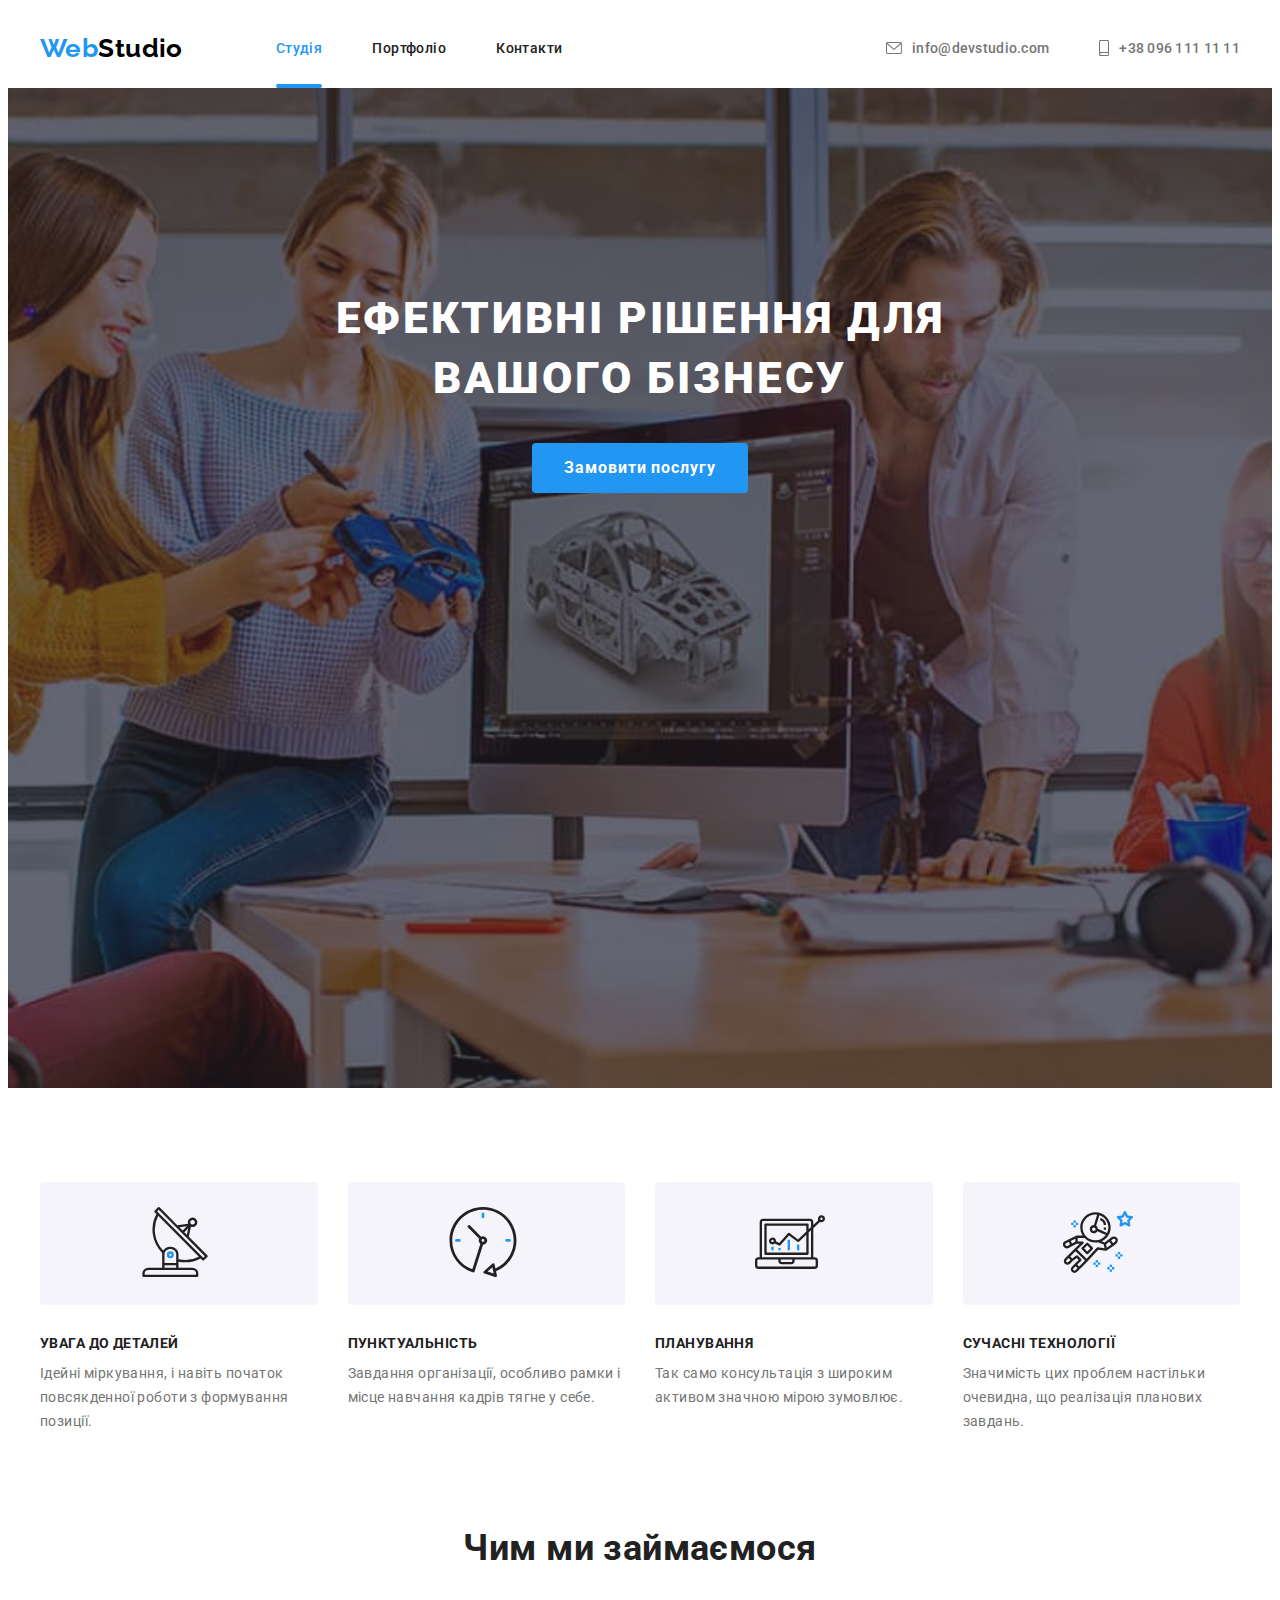
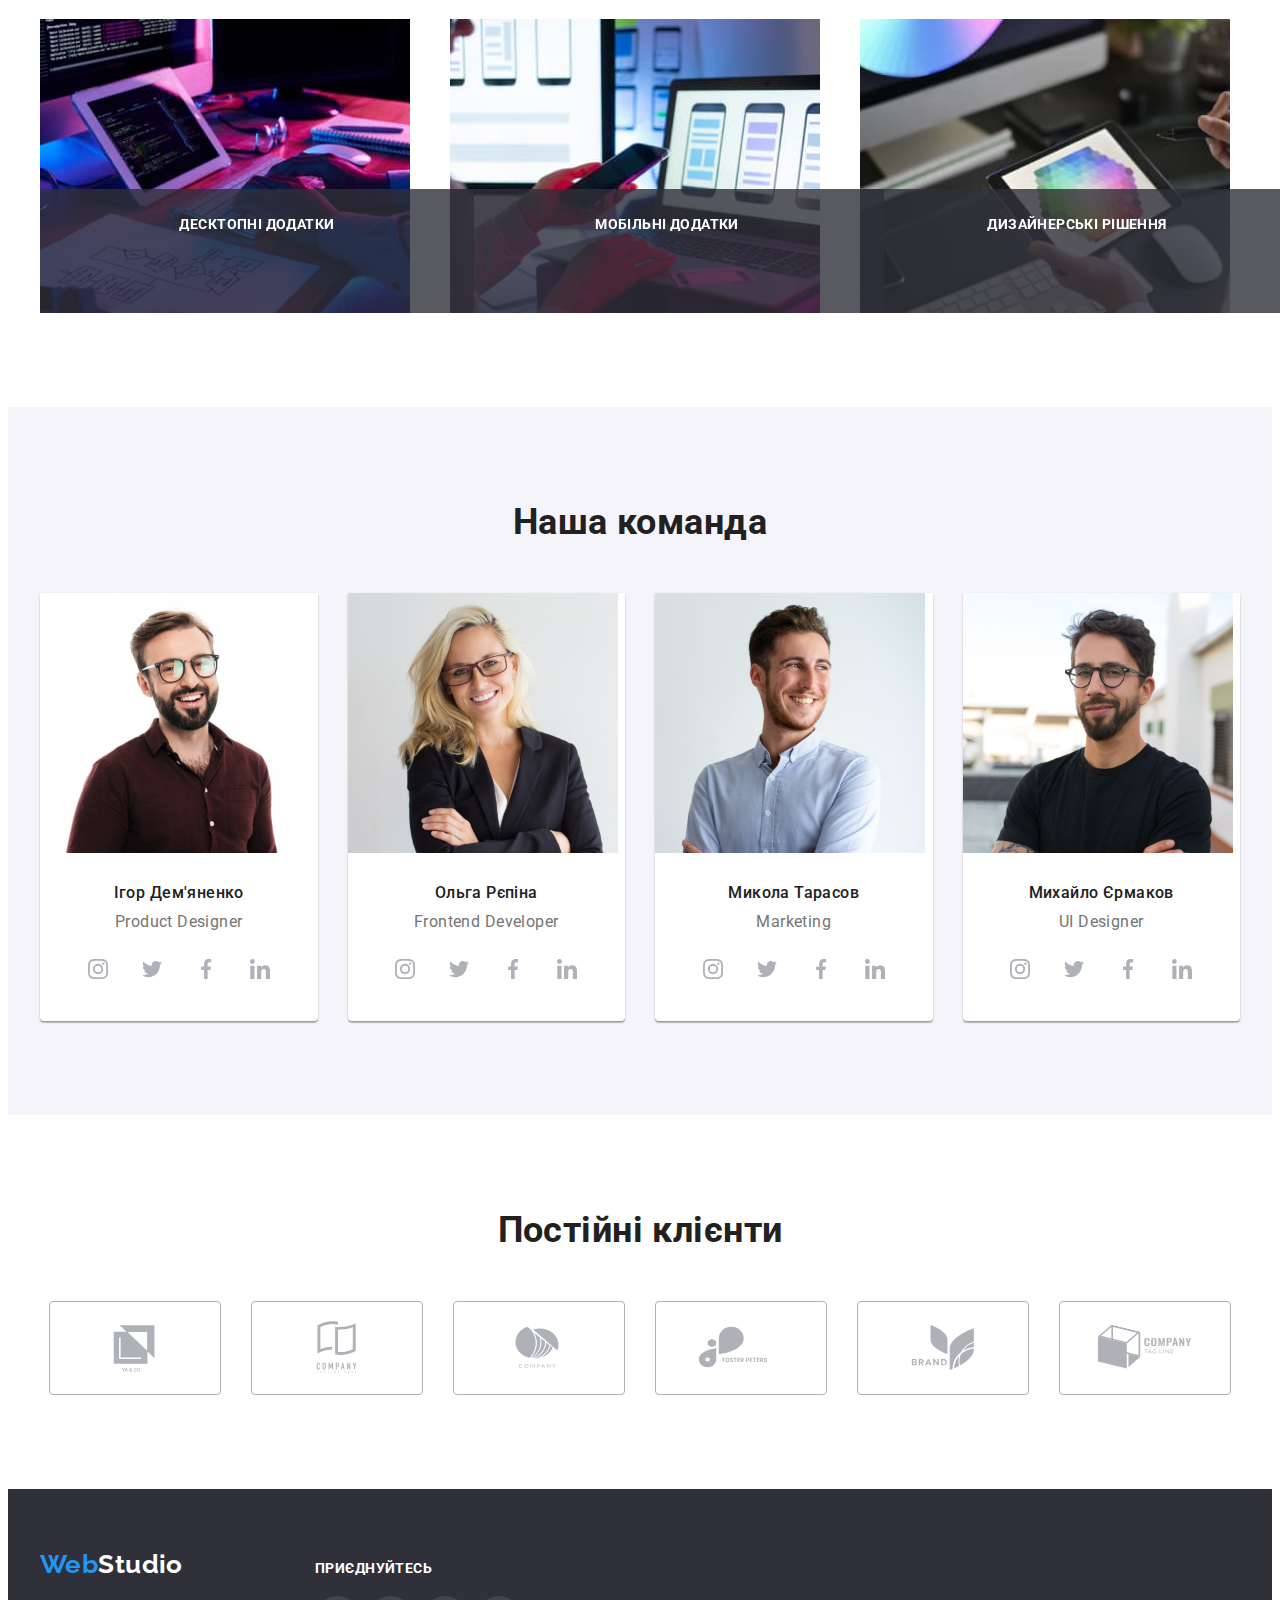
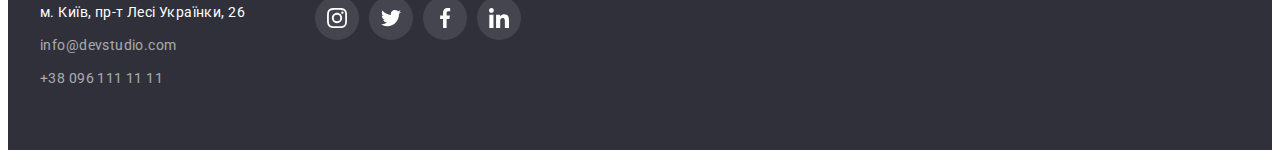
==== index.html @ 15fe0609 "Initial commit" ====
<!DOCTYPE html>
<html lang="uk">
  <head class="header">
    <meta charset="UTF-8" />
    <meta http-equiv="X-UA-Compatible" content="IE=edge" />
    <meta name="viewport" content="width=device-width, initial-scale=1.0" />
    <title>Студія</title>
    <!-- fonts -->
    <link rel="preconnect" href="https://fonts.googleapis.com" />
    <link rel="preconnect" href="https://fonts.gstatic.com" crossorigin />
    <link
      href="https://fonts.googleapis.com/css2?family=Raleway:wght@700&family=Roboto:wght@400;500;700;900&display=swap"
      rel="stylesheet"
    />
    <!-- modern normalize -->
    <link
      rel="stylesheet"
      href="https://cdnjs.cloudflare.com/ajax/libs/modern-normalize/1.1.0/modern-normalize.min.css"
      integrity="sha512-wpPYUAdjBVSE4KJnH1VR1HeZfpl1ub8YT/NKx4PuQ5NmX2tKuGu6U/JRp5y+Y8XG2tV+wKQpNHVUX03MfMFn9Q=="
      crossorigin="anonymous"
      referrerpolicy="no-referrer"
    />
    <!-- custom styless -->
    <link rel="stylesheet" href="./css/styless.css" />
  </head>
  <body>
    <!--header-->
    <header>
      <div class="container header-nav">
        <!--header navigation-->
        <nav class="main-nav">
          <!--logo-->
          <a class="logo link" href="./index.html">
            <span class="logo-begin">Web</span><span class="logo-end">Studio</span></a
          >
          <!--menu-->
          <ul class="site-nav list">
            <li class="item"><a class="menu current link" href="./index.html"> Студія</a></li>
            <li class="item"><a class="menu link" href="./portfolio.html"> Портфоліо</a></li>
            <li class="item"><a class="menu link" href="./contacts"> Контакти</a></li>
          </ul>
        </nav>
        <!-- header contacts-->
        <ul class="auth-nav list">
          <li class="item">
            <a class="link" href="mailto:info@devstudio.com"
              ><svg class="auth-icon" width="16" height="12">
                <use href="./images/icons.svg#envelope"></use>
              </svg>
              info@devstudio.com
            </a>
          </li>
          <li class="item">
            <a class="link" href="tel:+380961111111">
              <svg class="auth-icon" width="10" height="16">
                <use href="./images/icons.svg#smartphone"></use>
              </svg>
              +38 096 111 11 11
            </a>
          </li>
        </ul>
      </div>
    </header>

    <!--main-->
    <main>
      <!--1.main - order-->
      <section class="section order">
        <div class="container">
          <h1 class="main-title">
            ЕФЕКТИВНІ РІШЕННЯ ДЛЯ <br />
            ВАШОГО БІЗНЕСУ
          </h1>
          <button class="order-button" type="button" data-modal-open>Замовити послугу</button>
        </div>
      </section>
      <!--2.main - features-->
      <section class="section">
        <div class="container">
          <h2 class="section-title visually-hidden">Особливості</h2>
          <ul class="features list">
            <!--features section 1-->
            <li class="item">
              <div class="icon-container">
                <svg class="features-icon" width="70" height="70">
                  <use href="./images/icons.svg#antenna"></use>
                </svg>
              </div>
              <h3 class="features-title">УВАГА ДО ДЕТАЛЕЙ</h3>
              <p class="features-text">
                Ідейні міркування, і навіть початок повсякденної роботи з формування позиції.
              </p>
            </li>
            <!--features section 2-->
            <li class="item">
              <div class="icon-container">
                <svg class="features-icon" width="70" height="70">
                  <use href="./images/icons.svg#clock"></use>
                </svg>
              </div>
              <h3 class="features-title">ПУНКТУАЛЬНІСТЬ</h3>
              <p class="features-text">
                Завдання організації, особливо рамки і місце навчання кадрів тягне у себе.
              </p>
            </li>
            <!--features section 3-->
            <li class="item">
              <div class="icon-container">
                <svg class="features-icon" width="70" height="70">
                  <use href="./images/icons.svg#diagram"></use>
                </svg>
              </div>
              <h3 class="features-title">ПЛАНУВАННЯ</h3>
              <p class="features-text">
                Так само консультація з широким активом значною мірою зумовлює.
              </p>
            </li>
            <!--features section 4-->
            <li class="item">
              <div class="icon-container">
                <svg class="features-icon" width="70" height="70">
                  <use href="./images/icons.svg#astronaut"></use>
                </svg>
              </div>
              <h3 class="features-title">СУЧАСНІ ТЕХНОЛОГІЇ</h3>
              <p class="features-text">
                Значимість цих проблем настільки очевидна, що реалізація планових завдань.
              </p>
            </li>
          </ul>
        </div>
      </section>
      <!--3.main - activities-->
      <section class="section no-top-padding">
        <div class="container">
          <h2 class="section-title">Чим ми займаємося</h2>
          <ul class="activities list">
            <li class="item">
              <img
                src="images/box_1.jpg"
                alt="Проектування на комп'ютері та планшеті"
                width="370"
                height="294"
              />
              <p class="text-overlay">Десктопні додатки</p>
            </li>
            <li class="item">
              <img
                src="images/box_2.jpg"
                alt="Розробка інтерфейсів для мобільних телефонів"
                width="370"
                height="294"
              />
              <p class="text-overlay">Мобільні додатки</p>
            </li>
            <li class="item">
              <img src="images/box_3.jpg" alt="Вибір кольору" width="370" height="294" />
              <p class="text-overlay">Дизайнерські рішення</p>
            </li>
          </ul>
        </div>
      </section>
      <!--4.main - team-->
      <section class="section team-background-color">
        <div class="container">
          <h2 class="section-title">Наша команда</h2>
          <ul class="team list">
            <li class="item">
              <img
                class="img-team"
                src="images/img.jpg"
                alt="Фото Ігоря"
                width="270"
                height="260"
              />
              <div class="team-content">
                <h3 class="team-title text-position">Ігор Дем'яненко</h3>
                <p class="team-text" lang="en">Product Designer</p>

                <ul class="social-links list">
                  <li>
                    <a
                      class="link social"
                      href=""
                      target="_blank"
                      rel="noreferrer noopener"
                      aria-label="instagram"
                    >
                      <svg class="icon" width="20" height="20">
                        <use href="./images/icons.svg#instagram"></use>
                      </svg>
                    </a>
                  </li>
                  <li>
                    <a
                      class="link social"
                      href=""
                      target="_blank"
                      rel="noreferrer noopener"
                      aria-label="twitter"
                    >
                      <svg class="icon" width="20" height="20">
                        <use href="./images/icons.svg#twitter"></use>
                      </svg>
                    </a>
                  </li>
                  <li>
                    <a
                      class="link social"
                      href=""
                      target="_blank"
                      rel="noreferrer noopener"
                      aria-label="facebook"
                    >
                      <svg class="icon" width="20" height="20">
                        <use href="./images/icons.svg#facebook"></use>
                      </svg>
                    </a>
                  </li>
                  <li>
                    <a
                      class="link social"
                      href=""
                      target="_blank"
                      rel="noreferrer noopener"
                      aria-label="linkedin"
                    >
                      <svg class="icon" width="20" height="20">
                        <use href="./images/icons.svg#linkedin"></use>
                      </svg>
                    </a>
                  </li>
                </ul>
              </div>
            </li>
            <li class="item">
              <img
                class="img-team"
                src="images/img-1.jpg"
                alt="Фото Ольги"
                width="270"
                height="260"
              />
              <div class="team-content">
                <h3 class="team-title text-position">Ольга Рєпіна</h3>
                <p class="team-text" lang="en">Frontend Developer</p>

                <ul class="social-links list">
                  <li>
                    <a
                      class="link social"
                      href=""
                      target="_blank"
                      rel="noreferrer noopener"
                      aria-label="instagram"
                    >
                      <svg class="icon" width="20" height="20">
                        <use href="./images/icons.svg#instagram"></use>
                      </svg>
                    </a>
                  </li>
                  <li>
                    <a
                      class="link social"
                      href=""
                      target="_blank"
                      rel="noreferrer noopener"
                      aria-label="twitter"
                    >
                      <svg class="icon" width="20" height="20">
                        <use href="./images/icons.svg#twitter"></use>
                      </svg>
                    </a>
                  </li>
                  <li>
                    <a
                      class="link social"
                      href=""
                      target="_blank"
                      rel="noreferrer noopener"
                      aria-label="facebook"
                    >
                      <svg class="icon" width="20" height="20">
                        <use href="./images/icons.svg#facebook"></use>
                      </svg>
                    </a>
                  </li>
                  <li>
                    <a
                      class="link social"
                      href=""
                      target="_blank"
                      rel="noreferrer noopener"
                      aria-label="linkedin"
                    >
                      <svg class="icon" width="20" height="20">
                        <use href="./images/icons.svg#linkedin"></use>
                      </svg>
                    </a>
                  </li>
                </ul>
              </div>
            </li>
            <li class="item">
              <img
                class="img-team"
                src="images/img-2.jpg"
                alt="Фото Миколи"
                width="270"
                height="260"
              />
              <div class="team-content">
                <h3 class="team-title text-position">Микола Тарасов</h3>
                <p class="team-text" lang="en">Marketing</p>

                <ul class="social-links list">
                  <li>
                    <a
                      class="link social"
                      href=""
                      target="_blank"
                      rel="noreferrer noopener"
                      aria-label="instagram"
                    >
                      <svg class="icon" width="20" height="20">
                        <use href="./images/icons.svg#instagram"></use>
                      </svg>
                    </a>
                  </li>
                  <li>
                    <a
                      class="link social"
                      href=""
                      target="_blank"
                      rel="noreferrer noopener"
                      aria-label="twitter"
                    >
                      <svg class="icon" width="20" height="20">
                        <use href="./images/icons.svg#twitter"></use>
                      </svg>
                    </a>
                  </li>
                  <li>
                    <a
                      class="link social"
                      href=""
                      target="_blank"
                      rel="noreferrer noopener"
                      aria-label="facebook"
                    >
                      <svg class="icon" width="20" height="20">
                        <use href="./images/icons.svg#facebook"></use>
                      </svg>
                    </a>
                  </li>
                  <li>
                    <a
                      class="link social"
                      href=""
                      target="_blank"
                      rel="noreferrer noopener"
                      aria-label="linkedin"
                    >
                      <svg class="icon" width="20" height="20">
                        <use href="./images/icons.svg#linkedin"></use>
                      </svg>
                    </a>
                  </li>
                </ul>
              </div>
            </li>
            <li class="item">
              <img
                class="img-team"
                src="images/img-3.jpg"
                alt="Фото Михайла"
                width="270"
                height="260"
              />
              <div class="team-content">
                <h3 class="team-title text-position">Михайло Єрмаков</h3>
                <p class="team-text" lang="en">UI Designer</p>

                <ul class="social-links list">
                  <li>
                    <a
                      class="link social"
                      href=""
                      target="_blank"
                      rel="noreferrer noopener"
                      aria-label="instagram"
                    >
                      <svg class="icon" width="20" height="20">
                        <use href="./images/icons.svg#instagram"></use>
                      </svg>
                    </a>
                  </li>
                  <li>
                    <a
                      class="link social"
                      href=""
                      target="_blank"
                      rel="noreferrer noopener"
                      aria-label="twitter"
                    >
                      <svg class="icon" width="20" height="20">
                        <use href="./images/icons.svg#twitter"></use>
                      </svg>
                    </a>
                  </li>
                  <li>
                    <a
                      class="link social"
                      href=""
                      target="_blank"
                      rel="noreferrer noopener"
                      aria-label="facebook"
                    >
                      <svg class="icon" width="20" height="20">
                        <use href="./images/icons.svg#facebook"></use>
                      </svg>
                    </a>
                  </li>
                  <li>
                    <a
                      class="link social"
                      href=""
                      target="_blank"
                      rel="noreferrer noopener"
                      aria-label="linkedin"
                    >
                      <svg class="icon" width="20" height="20">
                        <use href="./images/icons.svg#linkedin"></use>
                      </svg>
                    </a>
                  </li>
                </ul>
              </div>
            </li>
          </ul>
        </div>
      </section>
      <!--5.main - clients-->
      <section class="section">
        <div class="container">
          <h2 class="section-title">Постійні клієнти</h2>
          <ul class="clients list">
            <li class="item">
              <a
                class="client-container"
                href=""
                target="_blank"
                rel="noreferrer noopener"
                aria-label="Ya & Co"
              >
                <svg class="client" width="106" height="60">
                  <use href="./images/icons.svg#client1"></use>
                </svg>
              </a>
            </li>
            <li class="item">
              <a
                class="client-container"
                href=""
                target="_blank"
                rel="noreferrer noopener"
                aria-label="Company Tag Line here"
              >
                <svg class="client" width="106" height="60">
                  <use href="./images/icons.svg#client2"></use>
                </svg>
              </a>
            </li>
            <li class="item">
              <a
                class="client-container"
                href=""
                target="_blank"
                rel="noreferrer noopener"
                aria-label="Company"
              >
                <svg class="client" width="106" height="60">
                  <use href="./images/icons.svg#client3"></use>
                </svg>
              </a>
            </li>
            <li class="item">
              <a
                class="client-container"
                href=""
                target="_blank"
                rel="noreferrer noopener"
                aria-label="Foster Peters"
              >
                <svg class="client" width="106" height="60">
                  <use href="./images/icons.svg#client4"></use>
                </svg>
              </a>
            </li>
            <li class="item">
              <a
                class="client-container"
                href=""
                target="_blank"
                rel="noreferrer noopener"
                aria-label="Brand"
              >
                <svg class="client" width="106" height="60">
                  <use href="./images/icons.svg#client5"></use>
                </svg>
              </a>
            </li>
            <li class="item">
              <a
                class="client-container"
                href=""
                target="_blank"
                rel="noreferrer noopener"
                aria-label="Company Tag"
              >
                <svg class="client" width="106" height="60">
                  <use href="./images/icons.svg#client6"></use>
                </svg>
              </a>
            </li>
          </ul>
        </div>
      </section>
    </main>

    <!--footer-->
    <footer class="footer">
      <div class="container">
        <div class="footer-adress">
          <!--footer logo-->
          <a class="footer-logo link" href="./index.html"
            >Web<span class="footer-logo-end">Studio</span>
          </a>
          <!--company address-->
          <address class="adress">
            <p class="adress-street">м. Київ, пр-т Лесі Українки, 26</p>
            <!-- footer contacts-->
            <ul class="auth-adress list">
              <li class="item">
                <a class="contact-link link" href="mailto:info@devstudio.com">
                  info@devstudio.com</a
                >
              </li>
              <li class="item">
                <a class="contact-link link" href="tel:+380961111111"> +38 096 111 11 11</a>
              </li>
            </ul>
          </address>
        </div>
        <div class="footer-social-links">
          <h2 class="footer-title-social">Приєднуйтесь</h2>

          <ul class="social-links list">
            <li>
              <a
                class="link social-dark"
                href=""
                target="_blank"
                rel="noreferrer noopener"
                aria-label="instagram"
              >
                <svg class="icon" width="20" height="20">
                  <use href="./images/icons.svg#instagram"></use>
                </svg>
              </a>
            </li>
            <li>
              <a
                class="link social-dark"
                href=""
                target="_blank"
                rel="noreferrer noopener"
                aria-label="twitter"
              >
                <svg class="icon" width="20" height="20">
                  <use href="./images/icons.svg#twitter"></use>
                </svg>
              </a>
            </li>
            <li>
              <a
                class="link social-dark"
                href=""
                target="_blank"
                rel="noreferrer noopener"
                aria-label="facebook"
              >
                <svg class="icon" width="20" height="20">
                  <use href="./images/icons.svg#facebook"></use>
                </svg>
              </a>
            </li>
            <li>
              <a
                class="link social-dark"
                href=""
                target="_blank"
                rel="noreferrer noopener"
                aria-label="linkedin"
              >
                <svg class="icon" width="20" height="20">
                  <use href="./images/icons.svg#linkedin"></use>
                </svg>
              </a>
            </li>
          </ul>
        </div>
      </div>
    </footer>

    <!-- modal window -->
    <div class="backdrop is-hidden" data-modal>
      <div class="modal">
        <button class="modal-btn" type="button" data-modal-close>
          <svg class="button-close" width="18" height="18">
            <use href="./images/icons.svg#close-black"></use>
          </svg>
        </button>
      </div>
    </div>
    <script src="./modal.js"></script>
  </body>
</html>
---- css/styless.css ----
:root {
  /* background-color and elements-color*/
  --main-background-color: #ffffff;
  --dark-background-color: #2f303a;
  --light-background-color: #f5f4fa;
  --filter-button-background-color: #f5f4fa;
  --card-border-color: #eeeeee;
  --header-border-color: #ececec;
  --icon-color: #afb1b8;
  /* text-color */
  --main-text-color: #757575;
  --title-text-color: #212121;
  --active-button-text-color: #ffffff;
  --main-title-color: #ffffff;
  --footer-link: rgba(255, 255, 255, 0.6);
  /* accent-color */
  --accent-color: #2196f3;
  --logo-end-dark: #000000;
  --logo-end-light: #ffffff;
  /* fonts */
  --main-font-family: 'Roboto', sans-serif;
  --secondary-font-family: 'Raleway', sans-serif;
  /* other */
  --btn-radius: 4px;
  --gap-sectionTitle-content: 50px;
  --gap-set-cells: 30px;
  --gap-pageMain-elements-text: 30px;
  --gap-pageMain-innerTitle-text: 10px;
  --gap-pagePF-elements-text: 20px;
  --gap-pagePF-innerTitle-text: 4px;
}
body {
  font-family: 'Roboto', sans-serif;
  color: var(--main-text-color);
  font-size: 14px;
  letter-spacing: 0.03em;

  background-color: var(--main-background-color);
}

/* reset */
h1,
h2,
h3,
h4,
h5,
h6,
p {
  margin: 0;
}

.list {
  list-style: none;
  margin: 0;
  padding: 0;
}

img {
  display: block;
}

.link {
  text-decoration: none;
  color: currentColor;
}

.visually-hidden {
  position: absolute;
  width: 1px;
  height: 1px;
  margin: -1px;
  border: 0;
  padding: 0;
  white-space: nowrap;
  clip-path: inset(100%);
  clip: rect(0 0 0 0);
  overflow: hidden;
}

/* HEADER STYLESS */
/*logo, menu, contacts*/

.header {
  border-bottom: 1px solid var(--header-border-color);
}

.header-nav {
  display: flex;
  align-items: center;
}

.main-nav {
  display: flex;
  align-items: center;
}

/* logo */
.logo {
  display: block;
  padding-top: 24px;
  padding-bottom: 24px;
  margin-right: 93px;

  font-family: 'Raleway', sans-serif;
  font-weight: 700;
  font-size: 26px;
  line-height: calc(31 / 26);

  /* outline: 1px solid rgb(6, 94, 34); */
}
.logo-begin {
  color: var(--accent-color);
}
.logo-end {
  color: var(--logo-end-dark);
}

/* menu */
.site-nav {
  display: flex;
}

.site-nav .menu {
  display: block;
  padding-top: 32px;
  padding-bottom: 32px;

  color: var(--title-text-color);
  font-weight: 500;
  line-height: calc(16 / 14);

  transition: color 250ms cubic-bezier(0.4, 0, 0.2, 1);

  /* outline: 1px solid rgb(6, 94, 34); */
}

.site-nav .menu:hover,
.site-nav .menu:focus {
  color: var(--accent-color);
}

.site-nav .current {
  position: relative;

  color: var(--accent-color);
}

.site-nav .current::after {
  content: '';
  width: 100%;
  height: 4px;
  display: block;

  position: absolute;
  bottom: 0;
  left: 0;

  background-color: var(--accent-color);
  border-radius: 2px;
}

.site-nav > .item:not(:last-child) {
  margin-right: 50px;
}

/* contacts */
.auth-nav {
  display: flex;
  margin-left: auto;
}

.auth-nav .link {
  display: flex;
  padding-top: 32px;
  padding-bottom: 32px;

  color: var(--main-text-color);
  font-weight: 500;
  line-height: calc(16 / 14);
  letter-spacing: 0.02em;

  align-items: center;
  gap: 10px;

  transition: color 250ms cubic-bezier(0.4, 0, 0.2, 1);
}

.auth-icon {
  fill: currentColor;
}

.auth-nav .link:hover,
.auth-nav .link:focus {
  color: var(--accent-color);
}

.auth-nav > .item:not(:last-child) {
  margin-right: 50px;
}

/* MAIN PAGE */
/* main */

/* container */
.container {
  width: 1200px;
  padding-left: 15px;
  padding-right: 15px;
  margin-left: auto;
  margin-right: auto;

  /* outline: 1px dashed red; */
}

/* sections */
.section {
  padding-top: 94px;
  padding-bottom: 94px;

  /* outline: 1px solid rgb(255, 123, 0); */
}

.section.no-top-padding {
  padding-top: 0px;
}

.order {
  max-width: 1600px;
  min-height: 600px;
  margin-left: auto;
  margin-right: auto;
  padding-top: 200px;
  padding-bottom: 200px;

  text-align: center;

  background-color: #c4c4c4;
  background-image: linear-gradient(rgba(47, 48, 58, 0.4), rgba(47, 48, 58, 0.4)),
    url(../images/bcg1.jpg);
  background-repeat: no-repeat;
  background-position: center;
  background-size: cover;
}

.main-title {
  margin-bottom: 35px;

  color: var(--main-title-color);
  font-weight: 900;
  font-size: 44px;
  line-height: calc(60 / 44);
  letter-spacing: 0.06em;
  text-transform: uppercase;
}

.order-button {
  width: 216px;
  min-height: 50px;
  padding: 8px 30px;

  font-family: inherit;
  color: var(--active-button-text-color);
  font-weight: 700;
  font-size: 16px;
  line-height: calc(30 / 16);
  text-align: center;
  letter-spacing: 0.06em;

  background-color: var(--accent-color);
  cursor: pointer;
  border: none;
  border-radius: var(--btn-radius);
}

.section-title {
  margin-bottom: var(--gap-sectionTitle-content);

  color: var(--title-text-color);
  font-weight: 700;
  font-size: 36px;
  line-height: calc(42 / 36);
  text-align: center;

  /* outline: 1px solid rgb(21, 255, 0); */
}

.features {
  display: flex;
}

.features > .item {
  flex-basis: calc(100% / 4);
}

.features > .item:not(:last-child) {
  margin-right: var(--gap-set-cells);
}

.icon-container {
  padding: 25px 100px;
  margin-bottom: var(--gap-pageMain-elements-text);

  background-color: var(--filter-button-background-color);
  border-radius: var(--btn-radius);
}

.features-title {
  margin-bottom: var(--gap-pageMain-innerTitle-text);

  color: var(--title-text-color);
  font-size: 14px;
  font-weight: 700;
  line-height: calc(16 / 14);
  text-transform: uppercase;

  /* outline: 1px solid rgb(229, 255, 0); */
}

.activities {
  display: flex;
}

.activities > .item {
  position: relative;

  flex-basis: calc(100% / 3);
}

.activities > .item:not(:last-child) {
  margin-right: var(--gap-set-cells);
}

.activities .text-overlay {
  position: absolute;
  width: 100%;
  min-height: 70px;
  bottom: 0;
  left: 0;
  z-index: 1;
  padding: 27px;

  color: var(--active-button-text-color);
  font-weight: 700;
  line-height: calc(16 / 14);
  text-transform: uppercase;
  text-align: center;

  background-color: rgba(47, 48, 58, 0.8);
}

.team {
  display: flex;
}

.team > .item {
  flex-basis: calc(100% / 4);

  background-color: var(--main-background-color);
  box-shadow: 0px 1px 3px rgba(0, 0, 0, 0.12), 0px 1px 1px rgba(0, 0, 0, 0.14),
    0px 2px 1px rgba(0, 0, 0, 0.2);
  border-radius: 0px 0px 4px 4px;
}

.team > .item:not(:last-child) {
  margin-right: var(--gap-set-cells);
}

.team-content {
  padding-top: var(--gap-pageMain-elements-text);
  padding-bottom: var(--gap-pageMain-elements-text);
  padding-left: 32px;
  padding-right: 32px;
}

.team-title {
  margin-bottom: var(--gap-pageMain-innerTitle-text);

  color: var(--title-text-color);
  font-weight: 500;
  font-size: 16px;
  line-height: calc(19 / 16);
  text-align: center;

  /* outline: 1px solid rgb(229, 255, 0); */
}

.features-text {
  line-height: calc(24 / 14);

  /* outline: 1px solid rgb(89, 0, 255); */
}

.team-text {
  margin-bottom: 16px;

  font-size: 16px;
  line-height: calc(19 / 16);
  text-align: center;
}

.team-background-color {
  background-color: var(--light-background-color);
}

.social-links {
  display: flex;
  justify-content: center;

  gap: var(--gap-pageMain-innerTitle-text);
}

.link.social {
  display: flex;
  width: 44px;
  height: 44px;

  color: var(--icon-color);

  justify-content: center;
  align-items: center;
  border-radius: 50%;

  transition: background-color 250ms cubic-bezier(0.4, 0, 0.2, 1),
    color 250ms cubic-bezier(0.4, 0, 0.2, 1);
}

.icon {
  fill: currentColor;
}

.link.social:hover,
.link.social:focus {
  background-color: var(--accent-color);
  color: var(--active-button-text-color);
}

/* clients section */
.clients {
  display: flex;
  justify-content: center;
  gap: var(--gap-set-cells);
}

.client-container {
  display: flex;
  width: 170px;
  height: 92px;

  color: var(--icon-color);

  align-items: center;
  justify-content: center;
  border: 1px solid #afb1b8;
  border-radius: 4px;

  transition: color 250ms cubic-bezier(0.4, 0, 0.2, 1), border 250ms cubic-bezier(0.4, 0, 0.2, 1);
}

.client {
  fill: currentColor;
}

.client-container:hover,
.client-container:focus {
  color: var(--accent-color);
  border: 1px solid var(--accent-color);
}

/* FOOTER */
/* logo, adress, contacts */

.footer {
  background-color: var(--dark-background-color);
  padding-top: 60px;
  padding-bottom: 60px;
}

.footer > .container {
  display: flex;
  gap: 70px;
  align-items: baseline;
}

.footer-logo {
  display: block;
  font-family: 'Raleway', 'Oleo Script', sans-serif;
  color: var(--accent-color);
  font-weight: 700;
  font-size: 26px;
  line-height: calc(31 / 26);

  margin-bottom: 20px;
}

.footer-logo-end {
  color: var(--logo-end-light);
}

.adress {
  font-style: normal;
}
.adress-street {
  margin-bottom: 9px;

  color: var(--main-title-color);
  font-style: normal;
  line-height: calc(24 / 14);
}

.auth-adress > .item:not(:last-child) {
  margin-bottom: 9px;
}

.contact-link {
  color: var(--footer-link);
  line-height: calc(24 / 14);

  transition: color 250ms cubic-bezier(0.4, 0, 0.2, 1);
}
.contact-link:hover,
.contact-link:focus {
  color: var(--accent-color);
}

/* section footer social links */

.footer-title-social {
  margin-bottom: 20px;

  font-size: 14px;
  color: var(--active-button-text-color);
  font-weight: 700;
  line-height: calc(16 / 14);
  text-transform: uppercase;
}

.link.social-dark {
  display: flex;
  width: 44px;
  height: 44px;

  color: var(--active-button-text-color);
  background-color: rgba(255, 255, 255, 0.1);

  justify-content: center;
  align-items: center;
  border-radius: 50%;

  transition: background-color 250ms cubic-bezier(0.4, 0, 0.2, 1);
}

.link.social-dark:hover,
.link.social-dark:focus {
  background-color: var(--accent-color);
}

/* PORTFOLIO PAGE */

/* filter-btn */
.filter {
  display: flex;
  justify-content: center;
  margin-bottom: var(--gap-sectionTitle-content);

  /* outline: 1px solid rgb(89, 0, 255); */
}

.filter > .item:not(:last-child) {
  margin-right: 8px;
}

.button-items {
  padding: 6px 22px;

  font-family: inherit;
  color: var(--title-text-color);
  font-weight: 500;
  font-size: 16px;
  line-height: calc(26 / 16);
  text-align: center;

  background-color: var(--filter-button-background-color);
  cursor: pointer;
  border: none;
  border-radius: var(--btn-radius);

  transition: background-color 250ms cubic-bezier(0.4, 0, 0.2, 1),
    color 250ms cubic-bezier(0.4, 0, 0.2, 1), box-shadow 250ms cubic-bezier(0.4, 0, 0.2, 1);
}

.btn-padding-else {
  padding: 6px 25px;
}

.button-items:hover,
.button-items:focus {
  color: var(--active-button-text-color);

  background-color: var(--accent-color);
  box-shadow: 0px 3px 1px rgba(0, 0, 0, 0.1), 0px 1px 2px rgba(0, 0, 0, 0.08),
    0px 2px 2px rgba(0, 0, 0, 0.12);
}

/* cards */
.cards {
  display: flex;
  flex-wrap: wrap;
  margin-top: calc(-1 * var(--gap-set-cells));
  margin-left: calc(-1 * var(--gap-set-cells));

  /* outline: 1px dotted tomato; */
}

.cards > .cards-item {
  flex-basis: calc(100% / 3 - var(--gap-set-cells));
  margin-left: var(--gap-set-cells);
  margin-top: var(--gap-set-cells);

  /* outline: 1px dotted blue; */
}

.cards-item > .link {
  position: relative;

  display: block;
  color: inherit;

  transition: box-shadow 250ms cubic-bezier(0.4, 0, 0.2, 1);
}

.cards-item > .link:hover,
.cards-item > .link:focus {
  box-shadow: 0px 1px 1px rgba(0, 0, 0, 0.12), 0px 4px 4px rgba(0, 0, 0, 0.06),
    1px 4px 6px rgba(0, 0, 0, 0.16);
}

.card-thumb {
  position: relative;
  overflow: hidden;
}

.overlay {
  position: absolute;
  width: 100%;
  height: 100%;
  top: 0;
  left: 0;
  display: flex;
  align-items: center;
  justify-content: center;
  padding: 24px;

  background-color: rgba(33, 150, 243, 0.9);

  opacity: 0.2;

  transform: translateY(100%);
  transition: transform 250ms cubic-bezier(0.4, 0, 0.2, 1);
}

.text-card-overlay {
  color: var(--active-button-text-color);
  font-size: 18px;
  line-height: calc(28 / 18);
}

.cards-item > .link:hover .overlay,
.cards-item > .link:focus .overlay {
  transform: translateY(0);
  opacity: 1;
}

/* початок варіанту Перша картка без обгортання <p> в <div> */
.card-overlay {
  position: absolute;
  width: 100%;
  height: 100%;
  top: 0;
  left: 0;
  padding: 63px 24px;

  color: var(--active-button-text-color);
  font-size: 18px;
  line-height: calc(28 / 18);
  background-color: rgba(33, 150, 243, 0.9);

  opacity: 0.2;

  transform: translateY(100%);
  transition: transform 250ms cubic-bezier(0.4, 0, 0.2, 1);
}

.cards-item > .link:hover .card-overlay,
.cards-item > .link:focus .card-overlay {
  transform: translateY(0);
  opacity: 1;
}
/* закінчення варіанту Перша картка без обгортання <p> в <div> */

.card-content {
  padding-top: var(--gap-pagePF-elements-text);
  padding-bottom: var(--gap-pagePF-elements-text);
  padding-right: 24px;
  padding-left: 24px;

  border-right: 1px solid var(--card-border-color);
  border-bottom: 1px solid var(--card-border-color);
  border-left: 1px solid var(--card-border-color);
}

.cards-title {
  margin-bottom: var(--gap-pagePF-innerTitle-text);

  color: var(--title-text-color);
  font-weight: 700;
  font-size: 18px;
  line-height: calc(36 / 18);
}

.cards-text {
  font-size: 16px;
  line-height: calc(30 / 16);
}

/* MODAL WINDOW */

.backdrop {
  position: fixed;
  top: 0;
  left: 0;

  width: 100%;
  height: 100%;
  background-color: rgba(0, 0, 0, 0.2);

  opacity: 1;
  visibility: visible;

  transition: opacity 250ms cubic-bezier(0.4, 0, 0.2, 1);
}

.backdrop.is-hidden {
  opacity: 0;
  pointer-events: none;
  visibility: hidden;
}

.backdrop.is-hidden .modal {
  transform: translate(-50%, -50%) translateY(-100%) translateX(-100%) scale(0.5);
  opacity: 0;
}

.modal {
  position: absolute;
  top: 50%;
  left: 50%;

  width: 530px;
  height: 580px;

  background-color: var(--main-background-color);
  box-shadow: 0px 1px 3px rgba(0, 0, 0, 0.12), 0px 1px 1px rgba(0, 0, 0, 0.14),
    0px 2px 1px rgba(0, 0, 0, 0.2);
  border-radius: 4px;

  opacity: 1;
  visibility: visible;

  transform: translate(-50%, -50%) translateY(0) translateX(0) scale(1);
  transition: transform 250ms cubic-bezier(0.4, 0, 0.2, 1),
    opacity 250ms cubic-bezier(0.4, 0, 0.2, 1);
}

.modal-btn {
  position: absolute;
  top: 8px;
  right: 8px;
  padding: 0;

  display: flex;
  align-items: center;
  justify-content: center;

  width: 30px;
  height: 30px;

  background-color: var(--main-background-color);
  border: 1px solid rgba(0, 0, 0, 0.1);
  border-radius: 50%;
  cursor: pointer;

  transition: color 250ms cubic-bezier(0.4, 0, 0.2, 1),
    box-shadow 250ms cubic-bezier(0.4, 0, 0.2, 1);
}

.button-close {
  fill: currentColor;
}
.modal-btn:hover {
  color: var(--accent-color);
  box-shadow: 0px 1px 3px rgba(0, 0, 0, 0.12), 0px 1px 1px rgba(0, 0, 0, 0.14),
    0px 2px 1px rgba(0, 0, 0, 0.2);
}
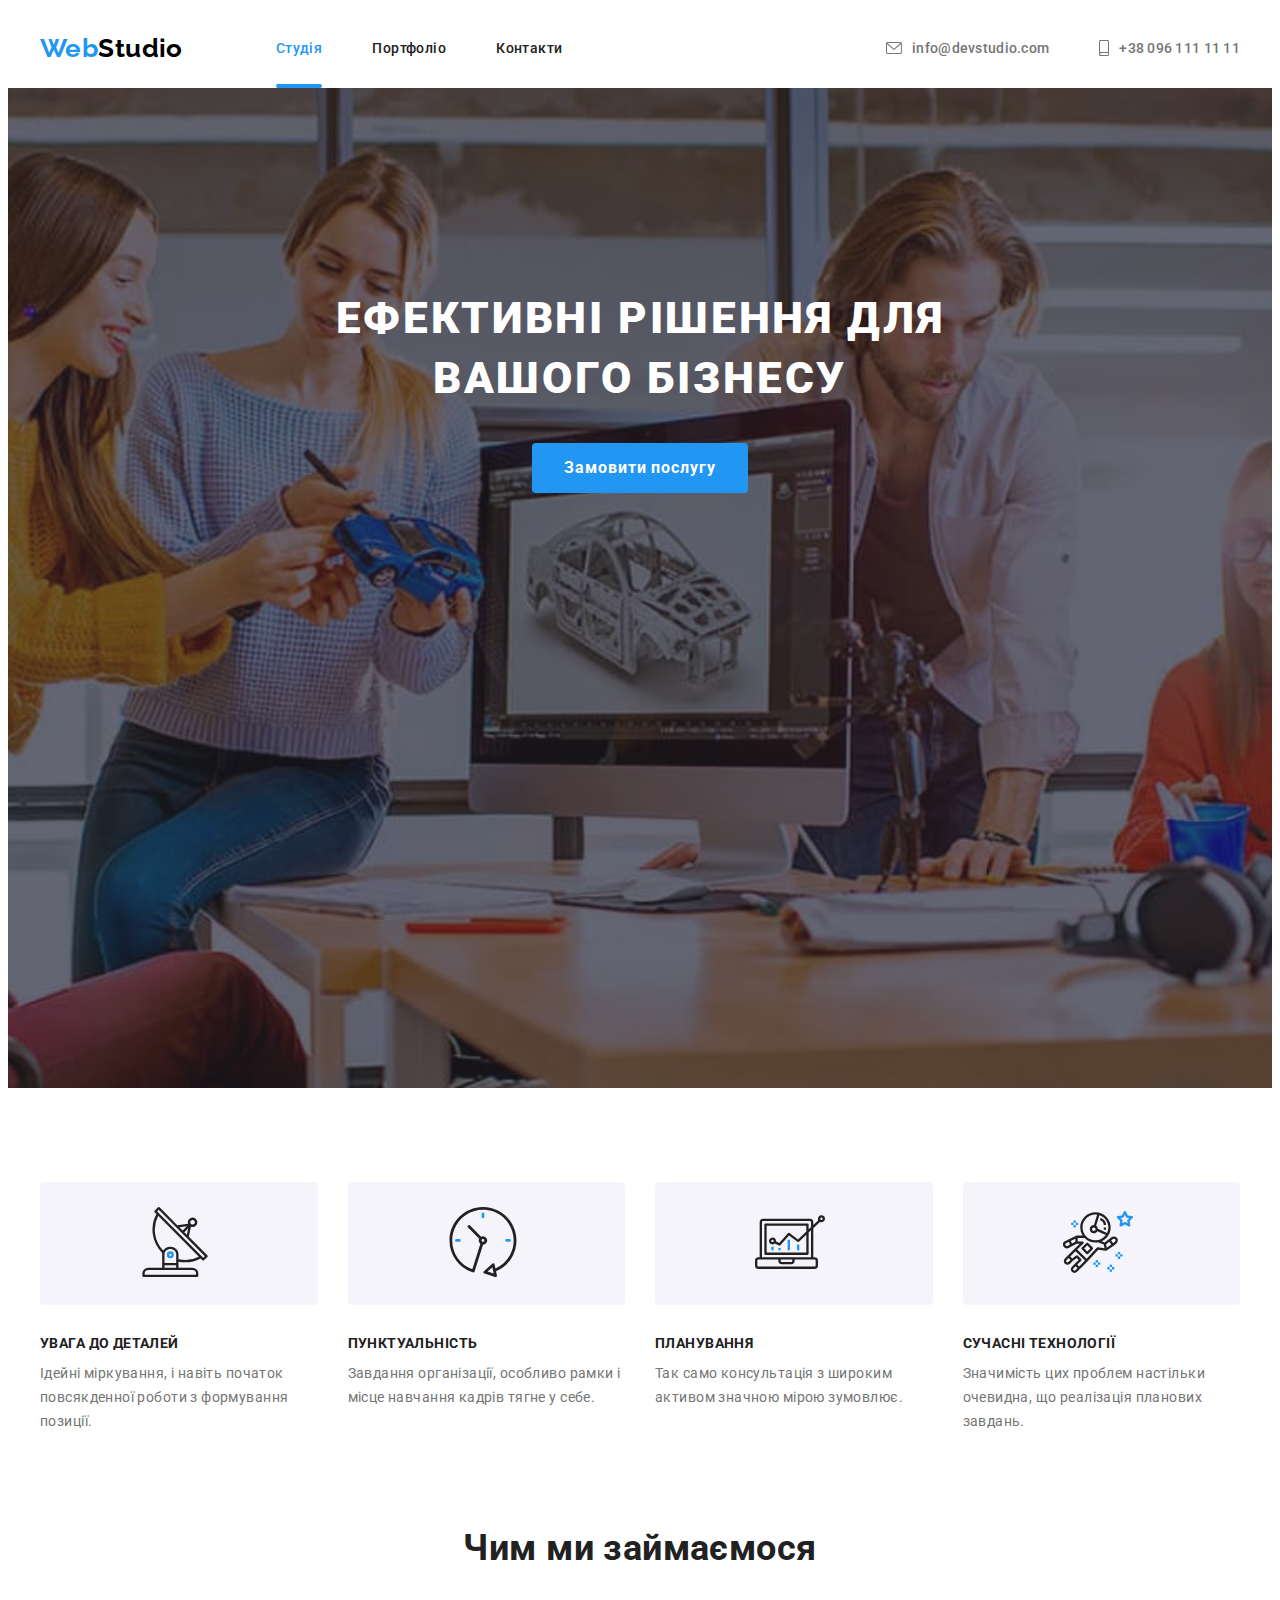
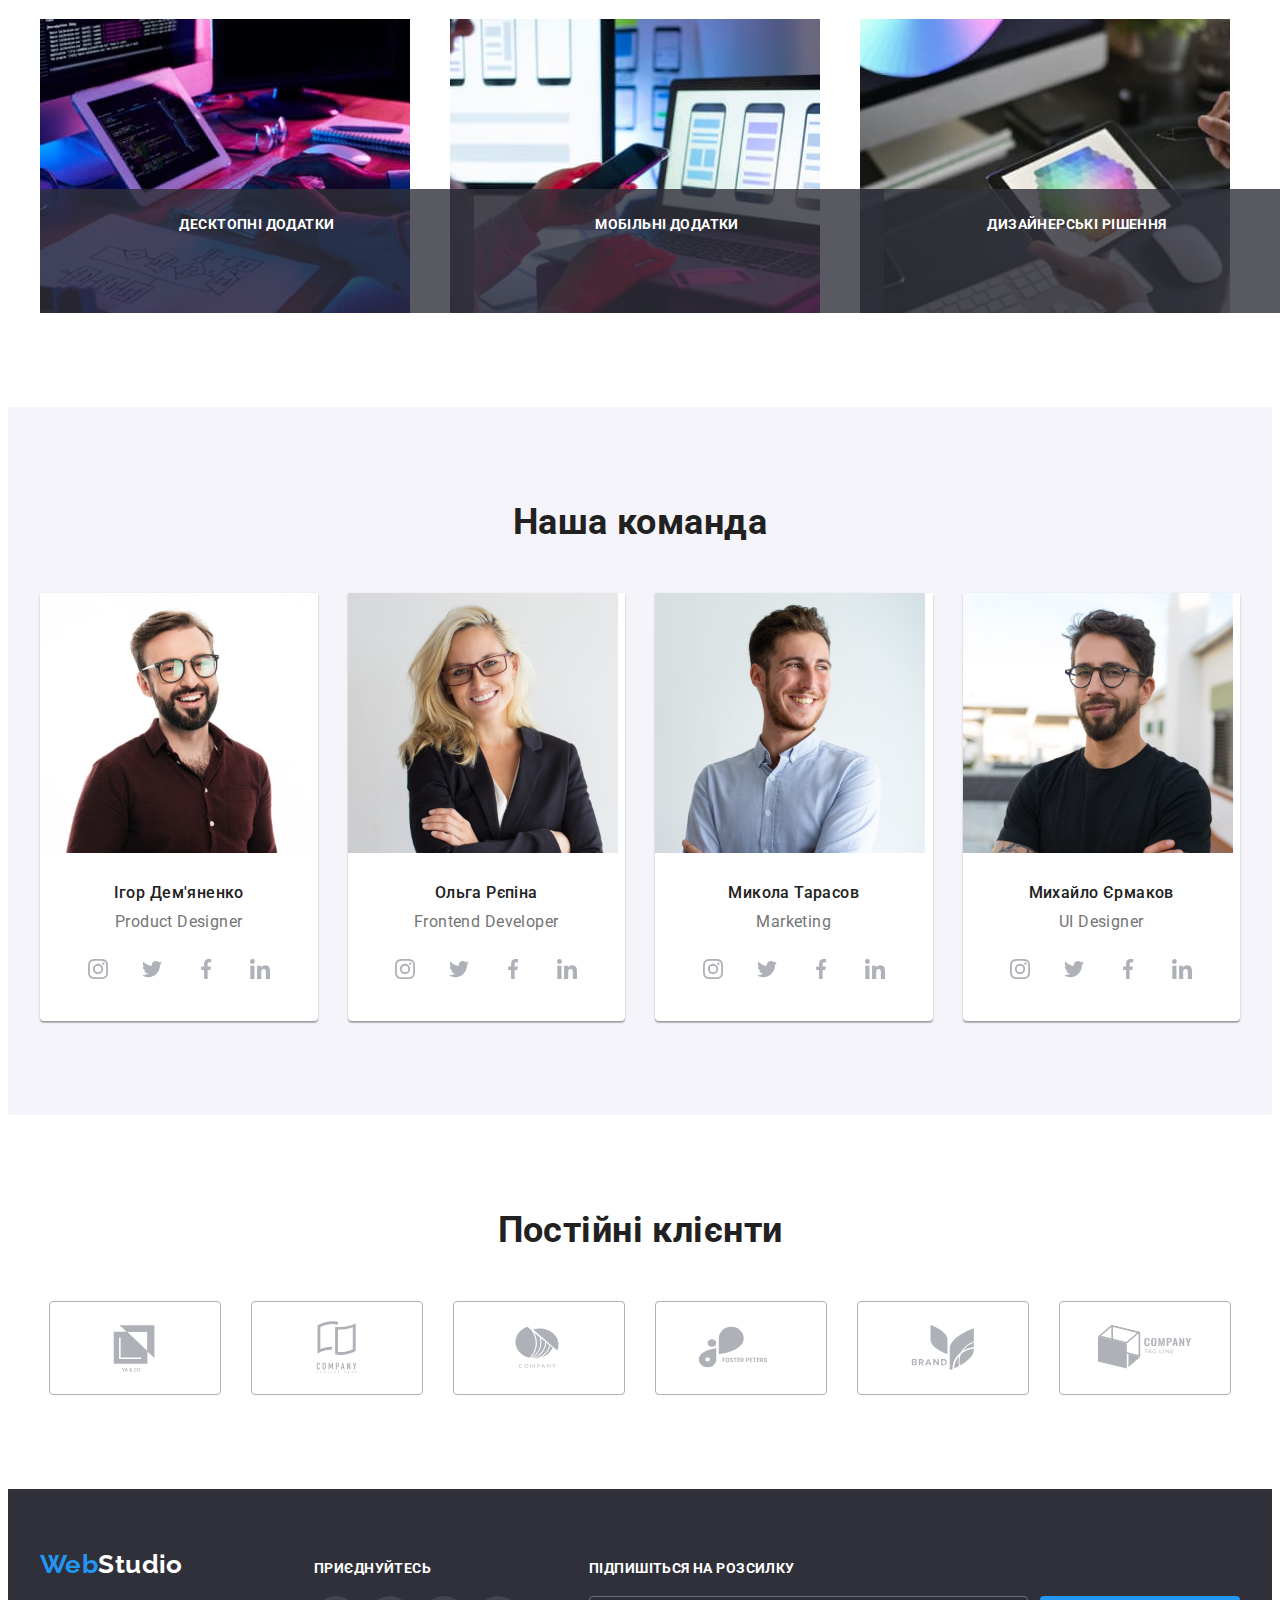
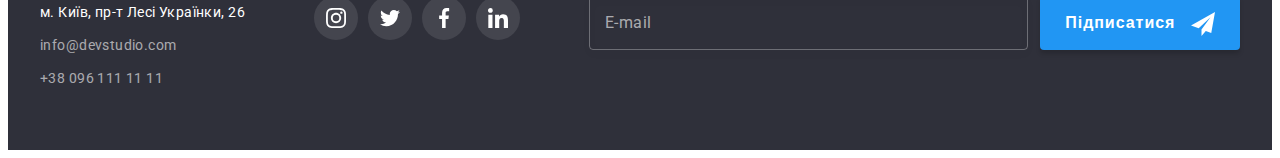
==== commit 4683f153: "feat: add registers forms" ====
--- a/index.html
+++ b/index.html
@@ -533,8 +533,8 @@
       <div class="container">
         <div class="footer-adress">
           <!--footer logo-->
-          <a class="footer-logo link" href="./index.html"
-            >Web<span class="footer-logo-end">Studio</span>
+          <a class="footer-logo link" href="./index.html">
+            Web<span class="footer-logo-end">Studio</span>
           </a>
           <!--company address-->
           <address class="adress">
@@ -553,7 +553,7 @@
           </address>
         </div>
         <div class="footer-social-links">
-          <h2 class="footer-title-social">Приєднуйтесь</h2>
+          <h2 class="footer-title">Приєднуйтесь</h2>
 
           <ul class="social-links list">
             <li>
@@ -610,6 +610,23 @@
             </li>
           </ul>
         </div>
+
+        <form class="form-dispatch" autocomplete="on">
+          <h2 class="footer-title">Підпишіться на розсилку</h2>
+          <div class="dispatch">
+            <label class="dispatch-email">
+              <input class="type-email" type="email" name="email" placeholder=" " required />
+              <span class="label-email">E-mail</span>
+            </label>
+
+            <button class="register-btn" type="submit">
+              Підписатися
+              <svg class="icon-send" width="24" height="24">
+                <use href="/images/icons.svg#icon-send"></use>
+              </svg>
+            </button>
+          </div>
+        </form>
       </div>
     </footer>
 
@@ -621,6 +638,77 @@
             <use href="./images/icons.svg#close-black"></use>
           </svg>
         </button>
+
+        <form class="register-form" name="register-form">
+          <h2 class="register-form-title">Залиште свої дані, ми вам передзвонимо</h2>
+
+          <div class="register-form-group" role="group">
+            <label class="register-form-field">
+              <span class="register-form-label">Ім'я</span>
+              <input class="register-form-input" type="text" name="name" required placeholder=" " />
+              <svg class="register-form-icon" width="18" height="18">
+                <use href="./images/icons.svg#person"></use>
+              </svg>
+            </label>
+
+            <label class="register-form-field">
+              <span class="register-form-label">Телефон</span>
+              <input
+                class="register-form-input"
+                type="tel"
+                name="phone-number"
+                required
+                placeholder=" "
+              />
+              <svg class="register-form-icon" width="18" height="18">
+                <use href="./images/icons.svg#phone"></use>
+              </svg>
+            </label>
+
+            <label class="register-form-field">
+              <span class="register-form-label">Пошта</span>
+              <input
+                class="register-form-input"
+                type="email"
+                name="email"
+                required
+                placeholder=" "
+              />
+              <svg class="register-form-icon" width="18" height="18">
+                <use href="./images/icons.svg#email"></use>
+              </svg>
+            </label>
+
+            <label class="register-form-field">
+              <span class="register-form-label">Коментар</span>
+              <textarea
+                class="register-form-message"
+                name="message"
+                rows="8"
+                placeholder="Введіть текст"
+              ></textarea>
+            </label>
+          </div>
+
+          <label class="register-form-agreement">
+            <input
+              class="register-form-checkbox visually-hidden"
+              type="checkbox"
+              name="checkbox"
+              required
+            />
+            <svg class="register-form-icons" width="16" height="15">
+              <use class="icon-checked" href="./images/icons.svg#checked"></use>
+              <use class="icon-unchecked" href="./images/icons.svg#unchecked"></use>
+            </svg>
+            <span class="register-form-desc">
+              Погоджуюся з розсилкою та приймаю
+              <a class="register-form-link" href="" target="_blank"> Умови договору</a>
+            </span>
+          </label>
+
+          <button class="register-btn center" type="submit">Відправити</button>
+        </form>
       </div>
     </div>
     <script src="./modal.js"></script>
--- a/css/styless.css
+++ b/css/styless.css
@@ -28,6 +28,7 @@
   --gap-pageMain-innerTitle-text: 10px;
   --gap-pagePF-elements-text: 20px;
   --gap-pagePF-innerTitle-text: 4px;
+  --animation-main-time-cube: 250ms cubic-bezier(0.4, 0, 0.2, 1);
 }
 body {
   font-family: 'Roboto', sans-serif;
@@ -129,7 +130,7 @@
   font-weight: 500;
   line-height: calc(16 / 14);
 
-  transition: color 250ms cubic-bezier(0.4, 0, 0.2, 1);
+  transition: color var(--animation-main-time-cube);
 
   /* outline: 1px solid rgb(6, 94, 34); */
 }
@@ -182,7 +183,7 @@
   align-items: center;
   gap: 10px;
 
-  transition: color 250ms cubic-bezier(0.4, 0, 0.2, 1);
+  transition: color var(--animation-main-time-cube);
 }
 
 .auth-icon {
@@ -420,8 +421,8 @@
   align-items: center;
   border-radius: 50%;
 
-  transition: background-color 250ms cubic-bezier(0.4, 0, 0.2, 1),
-    color 250ms cubic-bezier(0.4, 0, 0.2, 1);
+  transition: background-color var(--animation-main-time-cube),
+    color var(--animation-main-time-cube);
 }
 
 .icon {
@@ -453,7 +454,7 @@
   border: 1px solid #afb1b8;
   border-radius: 4px;
 
-  transition: color 250ms cubic-bezier(0.4, 0, 0.2, 1), border 250ms cubic-bezier(0.4, 0, 0.2, 1);
+  transition: color var(--animation-main-time-cube), border var(--animation-main-time-cube);
 }
 
 .client {
@@ -477,7 +478,7 @@
 
 .footer > .container {
   display: flex;
-  gap: 70px;
+  justify-content: space-between;
   align-items: baseline;
 }
 
@@ -515,7 +516,7 @@
   color: var(--footer-link);
   line-height: calc(24 / 14);
 
-  transition: color 250ms cubic-bezier(0.4, 0, 0.2, 1);
+  transition: color var(--animation-main-time-cube);
 }
 .contact-link:hover,
 .contact-link:focus {
@@ -524,7 +525,7 @@
 
 /* section footer social links */
 
-.footer-title-social {
+.footer-title {
   margin-bottom: 20px;
 
   font-size: 14px;
@@ -546,7 +547,7 @@
   align-items: center;
   border-radius: 50%;
 
-  transition: background-color 250ms cubic-bezier(0.4, 0, 0.2, 1);
+  transition: background-color var(--animation-main-time-cube);
 }
 
 .link.social-dark:hover,
@@ -554,15 +555,97 @@
   background-color: var(--accent-color);
 }
 
+/* form for dispatch  */
+
+.dispatch {
+  display: flex;
+  position: relative;
+  gap: 12px;
+}
+
+.label-email {
+  position: absolute;
+  left: 16px;
+  top: 50%;
+  transform: translateY(-50%);
+
+  font-size: 16px;
+  line-height: calc(20 / 16);
+  color: rgba(255, 255, 255, 0.6);
+  transition: color var(--animation-main-time-cube);
+
+  outline: none;
+}
+
+.type-email {
+  min-width: 360px;
+  min-height: 50px;
+  padding-left: 75px;
+
+  line-height: calc(16 / 14);
+
+  color: var(--active-button-text-color);
+  background-color: inherit;
+  border: 1px solid rgba(255, 255, 255, 0.3);
+  filter: drop-shadow(0px 4px 4px rgba(0, 0, 0, 0.15));
+  border-radius: 4px;
+  outline: none;
+
+  transition: border-color var(--animation-main-time-cube);
+}
+
+.dispatch-email:focus > .type-email,
+.dispatch-email:hover > .type-email,
+.dispatch-email:focus-within > .type-email,
+.type-email:not(:placeholder-shown) {
+  border-color: var(--accent-color);
+}
+
+.dispatch-email:focus > .label-email,
+.dispatch-email:hover > .label-email,
+.dispatch-email:focus-within > .label-email,
+.type-email:not(:placeholder-shown) + .label-email {
+  color: var(--accent-color);
+}
+
+.register-btn {
+  min-width: 200px;
+  min-height: 50px;
+  padding: 0;
+
+  font-weight: 700;
+  font-size: 16px;
+  line-height: calc(30 / 16);
+  text-align: center;
+  letter-spacing: 0.06em;
+
+  color: var(--active-button-text-color);
+  background-color: var(--accent-color);
+  box-shadow: 0px 4px 4px rgba(0, 0, 0, 0.15);
+  border-radius: 4px;
+
+  transition: background-color var(--animation-main-time-cube);
+  border: none;
+}
+
+.register-btn:hover,
+.register-btn:focus {
+  background-color: #188ce8;
+}
+
+.icon-send {
+  vertical-align: middle;
+  margin-left: 10px;
+}
+
 /* PORTFOLIO PAGE */
 
 /* filter-btn */
+
 .filter {
   display: flex;
   justify-content: center;
   margin-bottom: var(--gap-sectionTitle-content);
-
-  /* outline: 1px solid rgb(89, 0, 255); */
 }
 
 .filter > .item:not(:last-child) {
@@ -584,8 +667,8 @@
   border: none;
   border-radius: var(--btn-radius);
 
-  transition: background-color 250ms cubic-bezier(0.4, 0, 0.2, 1),
-    color 250ms cubic-bezier(0.4, 0, 0.2, 1), box-shadow 250ms cubic-bezier(0.4, 0, 0.2, 1);
+  transition: background-color var(--animation-main-time-cube),
+    color var(--animation-main-time-cube), box-shadow var(--animation-main-time-cube);
 }
 
 .btn-padding-else {
@@ -625,7 +708,7 @@
   display: block;
   color: inherit;
 
-  transition: box-shadow 250ms cubic-bezier(0.4, 0, 0.2, 1);
+  transition: box-shadow var(--animation-main-time-cube);
 }
 
 .cards-item > .link:hover,
@@ -655,7 +738,7 @@
   opacity: 0.2;
 
   transform: translateY(100%);
-  transition: transform 250ms cubic-bezier(0.4, 0, 0.2, 1);
+  transition: transform var(--animation-main-time-cube);
 }
 
 .text-card-overlay {
@@ -669,33 +752,6 @@
   transform: translateY(0);
   opacity: 1;
 }
-
-/* початок варіанту Перша картка без обгортання <p> в <div> */
-.card-overlay {
-  position: absolute;
-  width: 100%;
-  height: 100%;
-  top: 0;
-  left: 0;
-  padding: 63px 24px;
-
-  color: var(--active-button-text-color);
-  font-size: 18px;
-  line-height: calc(28 / 18);
-  background-color: rgba(33, 150, 243, 0.9);
-
-  opacity: 0.2;
-
-  transform: translateY(100%);
-  transition: transform 250ms cubic-bezier(0.4, 0, 0.2, 1);
-}
-
-.cards-item > .link:hover .card-overlay,
-.cards-item > .link:focus .card-overlay {
-  transform: translateY(0);
-  opacity: 1;
-}
-/* закінчення варіанту Перша картка без обгортання <p> в <div> */
 
 .card-content {
   padding-top: var(--gap-pagePF-elements-text);
@@ -734,9 +790,8 @@
   background-color: rgba(0, 0, 0, 0.2);
 
   opacity: 1;
-  visibility: visible;
-
-  transition: opacity 250ms cubic-bezier(0.4, 0, 0.2, 1);
+
+  transition: visibility var(--animation-main-time-cube), opacity var(--animation-main-time-cube);
 }
 
 .backdrop.is-hidden {
@@ -754,9 +809,10 @@
   position: absolute;
   top: 50%;
   left: 50%;
-
+  transform: translate(-50%, -50%) translateY(0) translateX(0) scale(1);
   width: 530px;
-  height: 580px;
+  min-height: 580px;
+  padding: 40px;
 
   background-color: var(--main-background-color);
   box-shadow: 0px 1px 3px rgba(0, 0, 0, 0.12), 0px 1px 1px rgba(0, 0, 0, 0.14),
@@ -764,11 +820,9 @@
   border-radius: 4px;
 
   opacity: 1;
-  visibility: visible;
-
-  transform: translate(-50%, -50%) translateY(0) translateX(0) scale(1);
-  transition: transform 250ms cubic-bezier(0.4, 0, 0.2, 1),
-    opacity 250ms cubic-bezier(0.4, 0, 0.2, 1);
+
+  transition: transform var(--animation-main-time-cube), opacity var(--animation-main-time-cube),
+    visibility var(--animation-main-time-cube);
 }
 
 .modal-btn {
@@ -789,15 +843,167 @@
   border-radius: 50%;
   cursor: pointer;
 
-  transition: color 250ms cubic-bezier(0.4, 0, 0.2, 1),
-    box-shadow 250ms cubic-bezier(0.4, 0, 0.2, 1);
+  transition: color var(--animation-main-time-cube), box-shadow var(--animation-main-time-cube);
 }
 
 .button-close {
   fill: currentColor;
 }
-.modal-btn:hover {
+.modal-btn:hover,
+.modal-btn:focus {
   color: var(--accent-color);
   box-shadow: 0px 1px 3px rgba(0, 0, 0, 0.12), 0px 1px 1px rgba(0, 0, 0, 0.14),
     0px 2px 1px rgba(0, 0, 0, 0.2);
 }
+
+/* REGICTER FORM ON MODAL  WINDOW*/
+
+.register-form-title {
+  margin-bottom: 30px;
+
+  font-weight: 700;
+  font-size: 20px;
+  line-height: calc(23 / 20);
+  text-align: center;
+
+  color: var(--title-text-color);
+}
+
+.register-form-group {
+  margin-bottom: 20px;
+}
+
+.register-form-field {
+  position: relative;
+  display: block;
+}
+
+.register-form-field:not(:last-child) {
+  margin-bottom: 30px;
+}
+
+.register-form-label {
+  position: absolute;
+  left: 0;
+  top: -4px;
+  transform: translateY(-100%);
+
+  font-size: 12px;
+  line-height: calc(14 / 12);
+
+  letter-spacing: 0.01em;
+}
+
+.register-form-input {
+  width: 100%;
+  height: 40px;
+  padding-left: 42px;
+  padding-right: 42px;
+
+  color: var(--title-text-color);
+  line-height: calc(16 / 14);
+
+  border: 1px solid rgba(33, 33, 33, 0.2);
+  border-radius: var(--btn-radius);
+
+  transition: border-color var(--animation-main-time-cube);
+  outline: none;
+}
+
+.register-form-icon {
+  position: absolute;
+  left: 12px;
+  top: 50%;
+  transform: translateY(-50%);
+
+  transition: fill var(--animation-main-time-cube);
+  outline: none;
+}
+
+.register-form-field:focus-within > .register-form-input,
+.register-form-field:focus > .register-form-input,
+.register-form-field:hover > .register-form-input,
+.register-form-input:not(:placeholder-shown) {
+  border-color: var(--accent-color);
+}
+
+.register-form-field:focus-within > .register-form-icon,
+.register-form-field:focus > .register-form-icon,
+.register-form-field:hover > .register-form-icon,
+.register-form-input:not(:placeholder-shown) ~ svg {
+  fill: var(--accent-color);
+}
+
+.register-form-message {
+  width: 100%;
+  resize: none;
+  padding: 12px 16px;
+
+  color: var(--title-text-color);
+  line-height: calc(16 / 14);
+
+  border: 1px solid rgba(33, 33, 33, 0.2);
+  border-radius: var(--btn-radius);
+
+  transition: border-color var(--animation-main-time-cube);
+  outline: none;
+}
+
+.register-form-message::placeholder {
+  font-size: 12px;
+  line-height: calc(14 / 12);
+  letter-spacing: 0.01em;
+
+  color: rgba(117, 117, 117, 0.5);
+}
+
+.register-form-field:focus-within > .register-form-message,
+.register-form-field:focus > .register-form-message,
+.register-form-field:hover > .register-form-message {
+  border-color: var(--accent-color);
+}
+
+.register-form-agreement {
+  display: flex;
+  align-items: center;
+  justify-content: center;
+  gap: 7px;
+
+  margin-bottom: 30px;
+}
+
+.icon-checked {
+  opacity: 0;
+  transition: opacity var(--animation-main-time-cube);
+}
+
+.register-form-checkbox:checked + .register-form-icons .icon-checked {
+  opacity: 1;
+}
+
+.icon-unchecked {
+  transition: opacity var(--animation-main-time-cube);
+}
+
+.register-form-checkbox:checked + .register-form-icons .icon-unchecked {
+  opacity: 0;
+}
+
+.register-form-checkbox:focus + .register-form-icons {
+  outline: 2px solid rgb(56, 87, 107);
+  border-radius: 1px;
+}
+
+.register-form-desc {
+  line-height: calc(24 / 14);
+}
+
+.register-form-link {
+  color: var(--accent-color);
+  text-underline-offset: 2px;
+}
+
+.register-btn.center {
+  display: block;
+  margin: auto;
+}
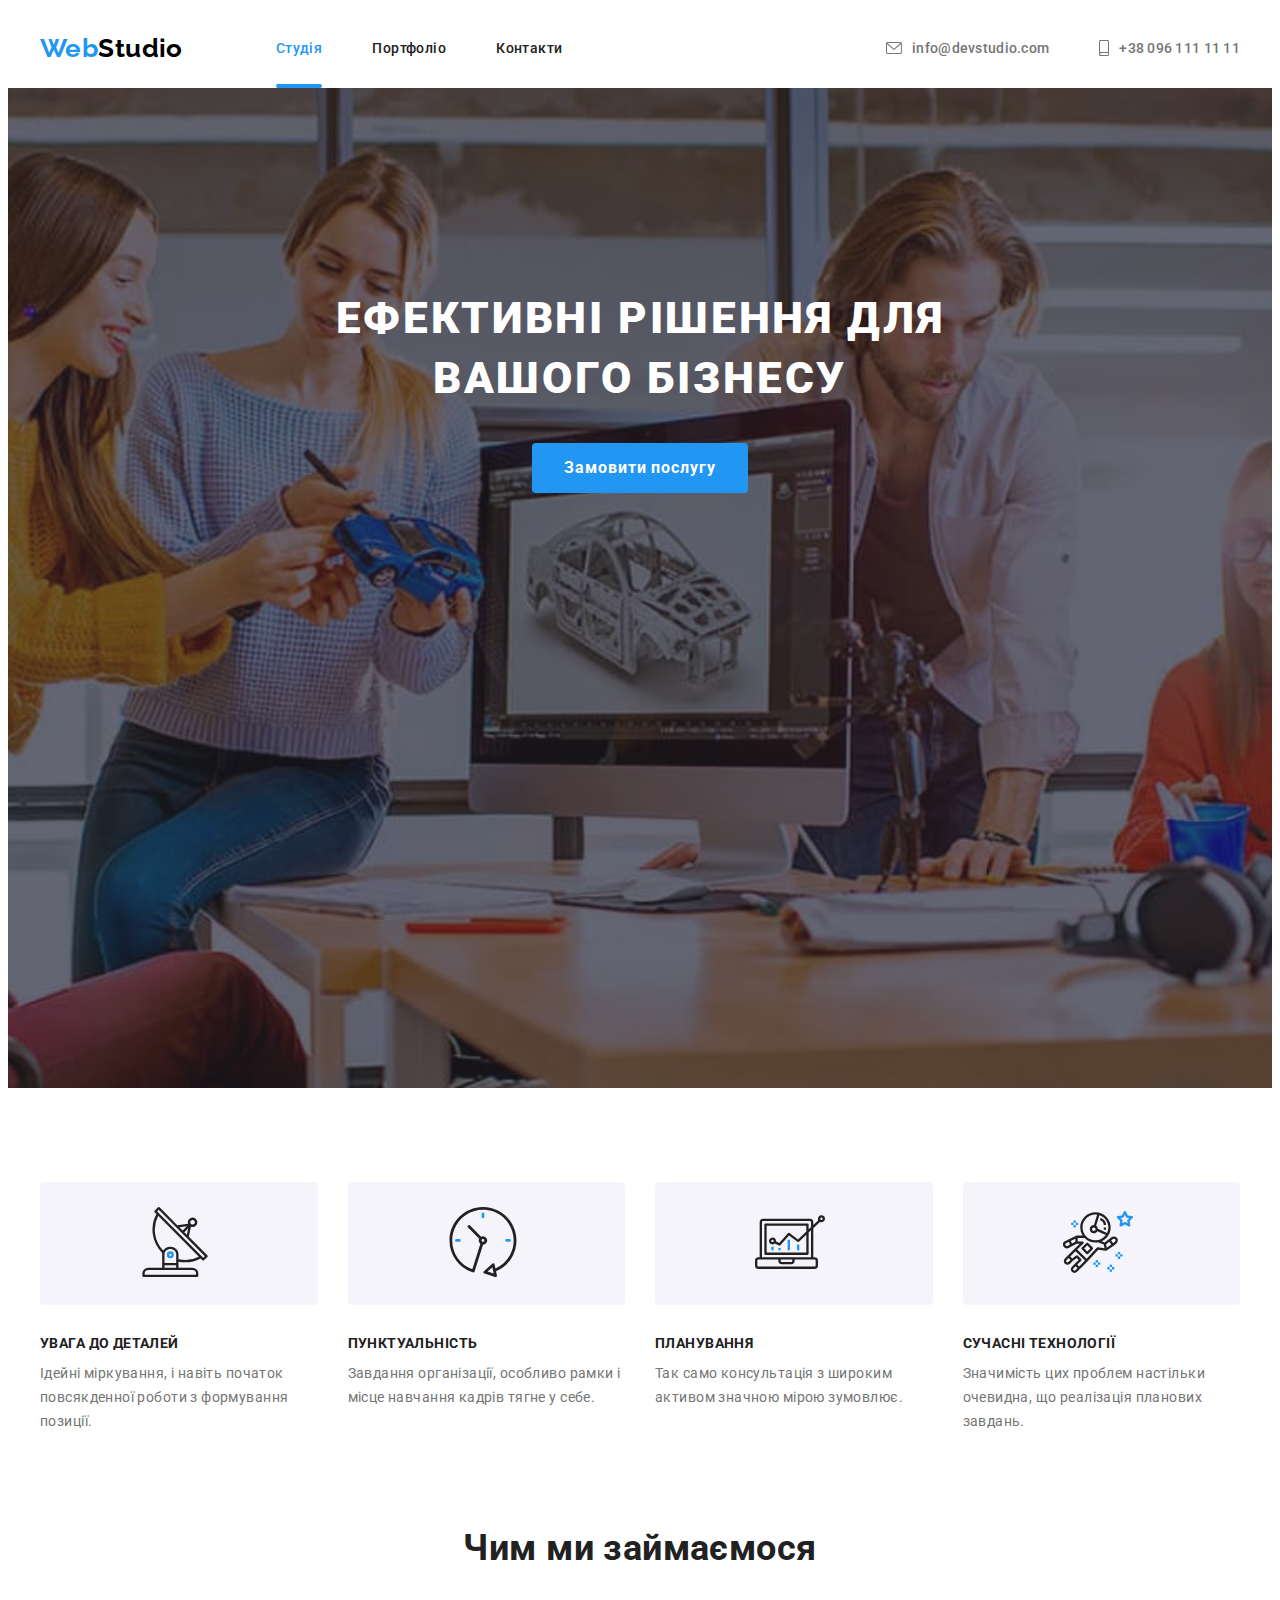
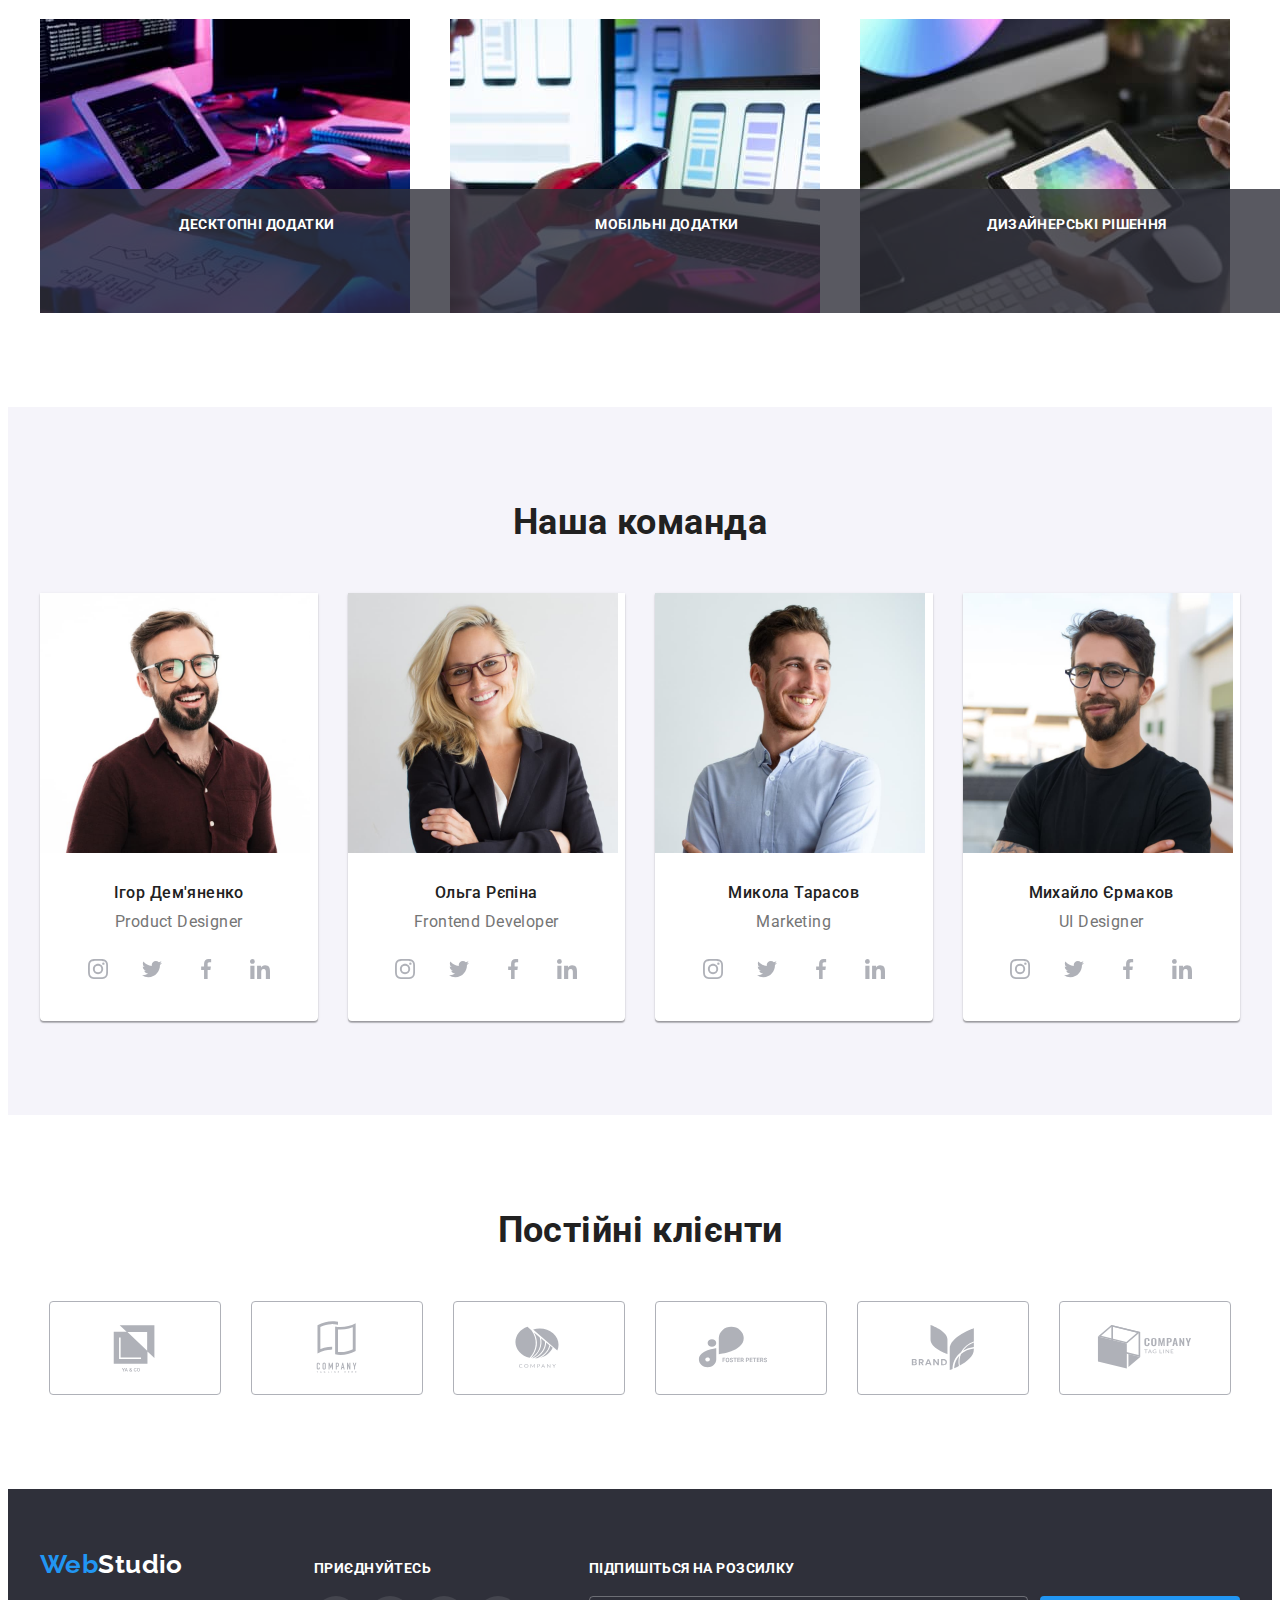
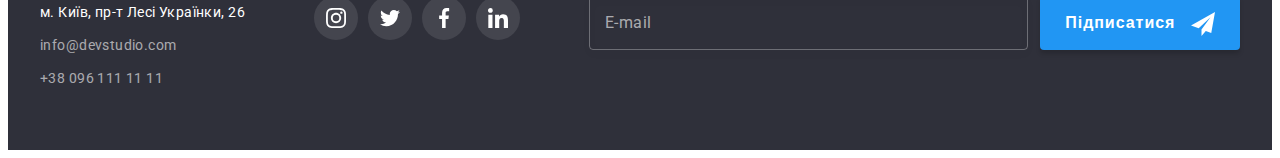
==== commit 1c0e2173: "fix: add point in href" ====
--- a/index.html
+++ b/index.html
@@ -622,7 +622,7 @@
             <button class="register-btn" type="submit">
               Підписатися
               <svg class="icon-send" width="24" height="24">
-                <use href="/images/icons.svg#icon-send"></use>
+                <use href="./images/icons.svg#icon-send"></use>
               </svg>
             </button>
           </div>
--- a/css/styless.css
+++ b/css/styless.css
@@ -337,7 +337,6 @@
   min-height: 70px;
   bottom: 0;
   left: 0;
-  z-index: 1;
   padding: 27px;
 
   color: var(--active-button-text-color);
